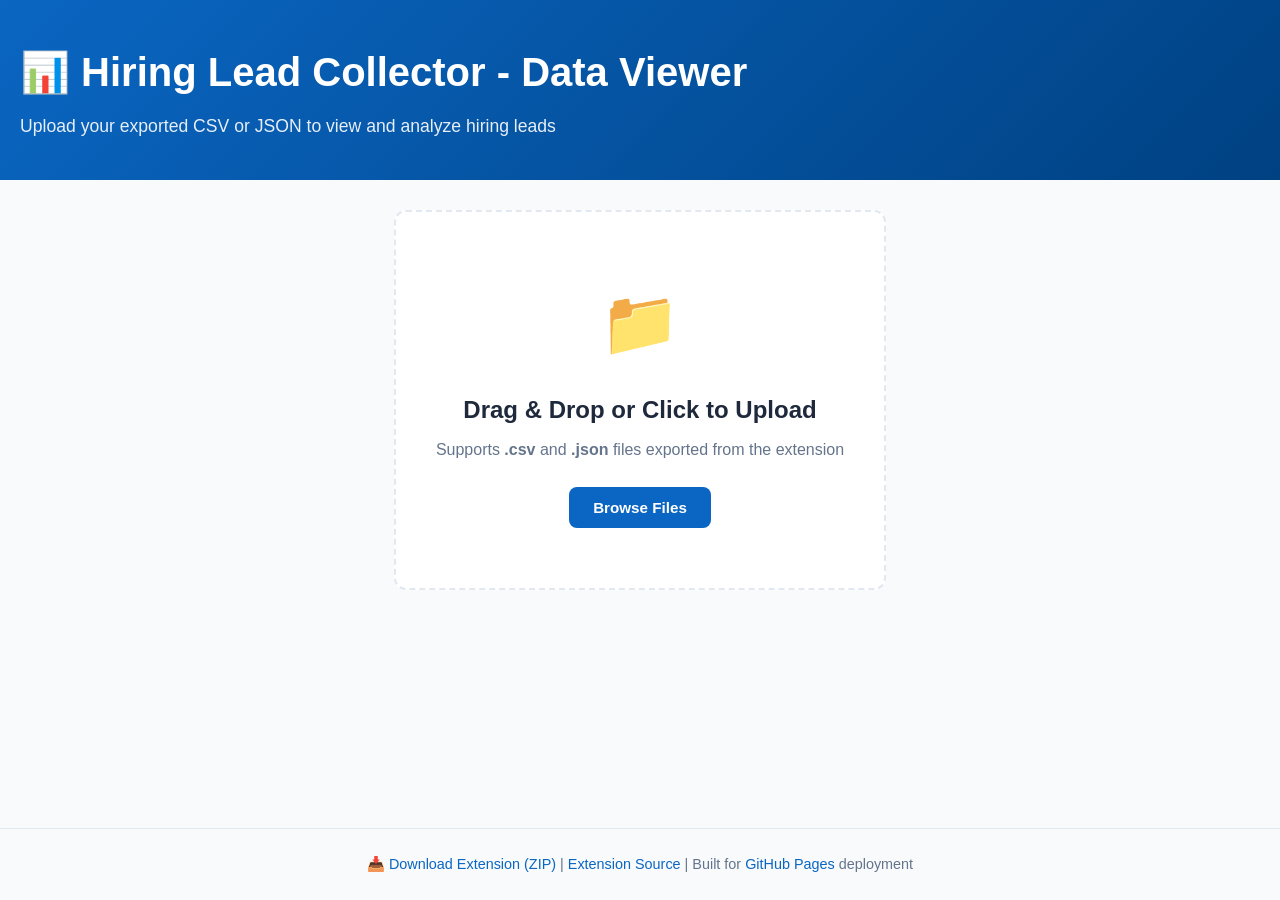
==== index.html @ 033ca2c1 "Initial commit" ====
<!DOCTYPE html>
<html lang="en">
<head>
  <meta charset="UTF-8">
  <meta name="viewport" content="width=device-width, initial-scale=1.0">
  <title>Hiring Lead Collector - Data Viewer</title>
  <link rel="stylesheet" href="styles.css">
</head>
<body>
  <header class="header">
    <div class="container">
      <h1>📊 Hiring Lead Collector - Data Viewer</h1>
      <p class="subtitle">Upload your exported CSV or JSON to view and analyze hiring leads</p>
    </div>
  </header>

  <main class="container">
    <section class="upload-section">
      <div class="upload-area" id="uploadArea">
        <input type="file" id="fileInput" accept=".csv,.json" hidden>
        <div class="upload-icon">📁</div>
        <h3>Drag & Drop or Click to Upload</h3>
        <p>Supports <strong>.csv</strong> and <strong>.json</strong> files exported from the extension</p>
        <button class="btn btn-primary" id="browseBtn">Browse Files</button>
      </div>
    </section>

    <section class="stats-section hidden" id="statsSection">
      <div class="stats-grid">
        <div class="stat-card">
          <span class="stat-value" id="totalLeads">0</span>
          <span class="stat-label">Total Leads</span>
        </div>
        <div class="stat-card">
          <span class="stat-value" id="withEmail">0</span>
          <span class="stat-label">With Email</span>
        </div>
        <div class="stat-card">
          <span class="stat-value" id="withLink">0</span>
          <span class="stat-label">With Apply Link</span>
        </div>
        <div class="stat-card">
          <span class="stat-value" id="withCompany">0</span>
          <span class="stat-label">With Company</span>
        </div>
      </div>
    </section>

    <section class="filters-section hidden" id="filtersSection">
      <div class="filters-row">
        <input type="text" id="searchInput" placeholder="🔍 Search leads..." class="filter-input">
        <select id="emailFilter" class="filter-select">
          <option value="">All Email Status</option>
          <option value="has-email">Has Email</option>
          <option value="no-email">No Email</option>
        </select>
        <select id="linkFilter" class="filter-select">
          <option value="">All Link Status</option>
          <option value="has-link">Has Apply Link</option>
          <option value="no-link">No Apply Link</option>
        </select>
        <select id="companyFilter" class="filter-select">
          <option value="">All Companies</option>
        </select>
        <select id="sortSelect" class="filter-select">
          <option value="date-desc">Newest First</option>
          <option value="date-asc">Oldest First</option>
          <option value="author-asc">Author A-Z</option>
          <option value="author-desc">Author Z-A</option>
        </select>
      </div>
    </section>

    <section class="table-section hidden" id="tableSection">
      <div class="table-container">
        <table id="leadsTable">
          <thead>
            <tr>
              <th>Date</th>
              <th>Author</th>
              <th>Company</th>
              <th>Description</th>
              <th>Emails</th>
              <th>Apply Links</th>
              <th>Post URL</th>
              <th>Relevance</th>
            </tr>
          </thead>
          <tbody id="leadsBody"></tbody>
        </table>
      </div>
      <div class="pagination" id="pagination">
        <button class="btn btn-secondary" id="prevPage" disabled>Previous</button>
        <span class="page-info" id="pageInfo">Page 1 of 1</span>
        <button class="btn btn-secondary" id="nextPage" disabled>Next</button>
      </div>
    </section>

    <section class="detail-section hidden" id="detailSection">
      <div class="detail-panel">
        <button class="close-detail" id="closeDetail">×</button>
        <div id="detailContent"></div>
      </div>
    </section>
  </main>

  <footer class="footer">
    <div class="container">
      <p>📥 <a href="lead-collector-extension.zip" download>Download Extension (ZIP)</a> | 
      <a href="lead-collector-extention/" target="_blank">Extension Source</a> | 
      Built for <a href="https://github.com" target="_blank">GitHub Pages</a> deployment</p>
    </div>
  </footer>

  <!-- Description Modal -->
  <div class="modal" id="descModal">
    <div class="modal-content">
      <button class="modal-close" id="closeDescModal" aria-label="Close">&times;</button>
      <h3 id="descModalTitle">Post Description</h3>
      <div id="descModalContent" class="modal-body"></div>
    </div>
  </div>

  <script src="viewer.js"></script>
</body>
</html>
---- styles.css ----
* {
  box-sizing: border-box;
  margin: 0;
  padding: 0;
}

:root {
  --primary: #0a66c2;
  --primary-hover: #004182;
  --secondary: #64748b;
  --secondary-hover: #475569;
  --danger: #dc2626;
  --success: #059669;
  --bg: #f8fafc;
  --card-bg: #ffffff;
  --border: #e2e8f0;
  --text: #1e293b;
  --text-muted: #64748b;
  --shadow: 0 1px 3px rgba(0,0,0,0.1);
  --shadow-lg: 0 10px 25px rgba(0,0,0,0.1);
  --radius: 8px;
  --radius-lg: 12px;
}

body {
  font-family: -apple-system, BlinkMacSystemFont, 'Segoe UI', Roboto, 'Helvetica Neue', Arial, sans-serif;
  background: var(--bg);
  color: var(--text);
  line-height: 1.6;
  min-height: 100vh;
  display: flex;
  flex-direction: column;
}

.container {
  max-width: 1400px;
  margin: 0 auto;
  padding: 0 20px;
}

/* Header */
.header {
  background: linear-gradient(135deg, var(--primary) 0%, #004182 100%);
  color: white;
  padding: 40px 0;
  margin-bottom: 30px;
}

.header h1 {
  font-size: 2.5rem;
  font-weight: 700;
  margin-bottom: 8px;
}

.subtitle {
  font-size: 1.1rem;
  opacity: 0.9;
}

/* Upload Section */
.upload-section {
  margin-bottom: 30px;
}

.upload-area {
  background: var(--card-bg);
  border: 2px dashed var(--border);
  border-radius: var(--radius-lg);
  padding: 60px 40px;
  text-align: center;
  transition: all 0.3s ease;
  cursor: pointer;
}

.upload-area:hover,
.upload-area.dragover {
  border-color: var(--primary);
  background: #f0f7ff;
}

.upload-icon {
  font-size: 4rem;
  margin-bottom: 16px;
}

.upload-area h3 {
  font-size: 1.5rem;
  margin-bottom: 8px;
  color: var(--text);
}

.upload-area p {
  color: var(--text-muted);
  margin-bottom: 24px;
}

/* Buttons */
.btn {
  display: inline-flex;
  align-items: center;
  justify-content: center;
  gap: 8px;
  padding: 12px 24px;
  border: none;
  border-radius: var(--radius);
  font-size: 0.95rem;
  font-weight: 600;
  cursor: pointer;
  transition: all 0.2s ease;
}

.btn-primary {
  background: var(--primary);
  color: white;
}

.btn-primary:hover {
  background: var(--primary-hover);
  transform: translateY(-1px);
}

.btn-secondary {
  background: var(--secondary);
  color: white;
}

.btn-secondary:hover:not(:disabled) {
  background: var(--secondary-hover);
}

.btn-secondary:disabled {
  opacity: 0.5;
  cursor: not-allowed;
}

.btn-danger {
  background: var(--danger);
  color: white;
}

/* Stats */
.stats-section {
  margin-bottom: 24px;
}

.stats-grid {
  display: grid;
  grid-template-columns: repeat(auto-fit, minmax(180px, 1fr));
  gap: 16px;
}

.stat-card {
  background: var(--card-bg);
  border-radius: var(--radius-lg);
  padding: 24px;
  text-align: center;
  box-shadow: var(--shadow);
  border: 1px solid var(--border);
}

.stat-value {
  display: block;
  font-size: 2.5rem;
  font-weight: 700;
  color: var(--primary);
  margin-bottom: 4px;
}

.stat-label {
  font-size: 0.9rem;
  color: var(--text-muted);
  text-transform: uppercase;
  letter-spacing: 0.5px;
}

/* Filters */
.filters-section {
  margin-bottom: 24px;
}

.filters-row {
  display: flex;
  flex-wrap: wrap;
  gap: 12px;
  align-items: center;
}

.filter-input,
.filter-select {
  padding: 10px 14px;
  border: 1px solid var(--border);
  border-radius: var(--radius);
  font-size: 0.9rem;
  background: var(--card-bg);
  transition: border-color 0.2s, box-shadow 0.2s;
}

.filter-input:focus,
.filter-select:focus {
  outline: none;
  border-color: var(--primary);
  box-shadow: 0 0 0 3px rgba(10, 102, 194, 0.15);
}

.filter-input {
  flex: 1;
  min-width: 250px;
}

.filter-select {
  min-width: 160px;
  cursor: pointer;
}

/* Table */
.table-section {
  margin-bottom: 24px;
}

.table-container {
  background: var(--card-bg);
  border-radius: var(--radius-lg);
  box-shadow: var(--shadow);
  border: 1px solid var(--border);
  overflow: hidden;
  overflow-x: auto;
}

#leadsTable {
  width: 100%;
  border-collapse: collapse;
  font-size: 0.85rem;
}

#leadsTable th,
#leadsTable td {
  padding: 12px 16px;
  text-align: left;
  border-bottom: 1px solid var(--border);
}

#leadsTable th {
  background: #f8fafc;
  font-weight: 600;
  color: var(--text-muted);
  text-transform: uppercase;
  letter-spacing: 0.5px;
  font-size: 0.75rem;
  position: sticky;
  top: 0;
  z-index: 1;
}

#leadsTable tbody tr {
  transition: background 0.15s;
}

#leadsTable tbody tr:hover {
  background: #f0f7ff;
}

#leadsTable td {
  color: var(--text);
  vertical-align: top;
  max-width: 300px;
  overflow: hidden;
  text-overflow: ellipsis;
  white-space: nowrap;
}

#leadsTable td.description-cell {
  max-width: 400px;
}

#leadsTable td a {
  color: var(--primary);
  text-decoration: none;
}

#leadsTable td a:hover {
  text-decoration: underline;
}

.relevance-badge {
  display: inline-block;
  padding: 4px 10px;
  border-radius: 20px;
  font-size: 0.75rem;
  font-weight: 600;
}

.relevance-badge.hiring {
  background: #dcfce7;
  color: var(--success);
}

.relevance-badge.review {
  background: #fef3c7;
  color: #d97706;
}

/* Pagination */
.pagination {
  display: flex;
  align-items: center;
  justify-content: center;
  gap: 16px;
  padding: 16px;
  background: var(--card-bg);
  border-top: 1px solid var(--border);
}

.page-info {
  color: var(--text-muted);
  font-size: 0.9rem;
}

/* Detail Panel */
.detail-section {
  position: fixed;
  top: 0;
  right: 0;
  bottom: 0;
  width: 480px;
  max-width: 100vw;
  background: var(--card-bg);
  box-shadow: var(--shadow-lg);
  z-index: 100;
  transform: translateX(100%);
  transition: transform 0.3s ease;
  overflow-y: auto;
}

.detail-section.visible {
  transform: translateX(0);
}

.detail-panel {
  padding: 24px;
  height: 100%;
  display: flex;
  flex-direction: column;
}

.close-detail {
  position: absolute;
  top: 16px;
  right: 16px;
  background: none;
  border: none;
  font-size: 1.5rem;
  cursor: pointer;
  color: var(--text-muted);
  width: 40px;
  height: 40px;
  border-radius: 50%;
  display: flex;
  align-items: center;
  justify-content: center;
  transition: background 0.2s;
}

.close-detail:hover {
  background: var(--border);
}

#detailContent {
  flex: 1;
  overflow-y: auto;
}

.detail-field {
  margin-bottom: 20px;
  padding-bottom: 20px;
  border-bottom: 1px solid var(--border);
}

.detail-field:last-child {
  border-bottom: none;
}

.detail-label {
  font-size: 0.75rem;
  text-transform: uppercase;
  letter-spacing: 0.5px;
  color: var(--text-muted);
  margin-bottom: 6px;
  font-weight: 600;
}

.detail-value {
  color: var(--text);
  word-break: break-word;
}

.detail-value a {
  color: var(--primary);
  text-decoration: none;
}

.detail-value a:hover {
  text-decoration: underline;
}

.detail-links {
  display: flex;
  flex-wrap: wrap;
  gap: 8px;
}

.detail-link {
  display: inline-flex;
  align-items: center;
  gap: 6px;
  padding: 6px 12px;
  background: #f0f7ff;
  border-radius: var(--radius);
  color: var(--primary);
  text-decoration: none;
  font-size: 0.85rem;
  transition: background 0.2s;
}

.detail-link:hover {
  background: var(--primary);
  color: white;
}

/* Empty State */
.empty-state {
  text-align: center;
  padding: 60px 20px;
  color: var(--text-muted);
}

.empty-state-icon {
  font-size: 4rem;
  margin-bottom: 16px;
}

/* Hidden utility */
.hidden {
  display: none !important;
}

/* Footer */
.footer {
  margin-top: auto;
  padding: 24px 0;
  border-top: 1px solid var(--border);
  text-align: center;
  color: var(--text-muted);
  font-size: 0.9rem;
}

.footer a {
  color: var(--primary);
  text-decoration: none;
}

.footer a:hover {
  text-decoration: underline;
}

/* Loading */
.loading {
  display: inline-block;
  width: 20px;
  height: 20px;
  border: 2px solid var(--border);
  border-top-color: var(--primary);
  border-radius: 50%;
  animation: spin 0.8s linear infinite;
}

@keyframes spin {
  to { transform: rotate(360deg); }
}

/* Description Modal */
.modal {
  position: fixed;
  top: 0;
  left: 0;
  right: 0;
  bottom: 0;
  background: rgba(0, 0, 0, 0.5);
  display: flex;
  align-items: center;
  justify-content: center;
  z-index: 1000;
  padding: 20px;
  opacity: 0;
  visibility: hidden;
  transition: opacity 0.2s, visibility 0.2s;
}

.modal.visible {
  opacity: 1;
  visibility: visible;
}

.modal-content {
  background: var(--card-bg);
  border-radius: var(--radius-lg);
  max-width: 700px;
  width: 100%;
  max-height: 80vh;
  display: flex;
  flex-direction: column;
  box-shadow: var(--shadow-lg);
  transform: scale(0.95);
  transition: transform 0.2s;
}

.modal.visible .modal-content {
  transform: scale(1);
}

.modal-close {
  position: absolute;
  top: 16px;
  right: 16px;
  background: none;
  border: none;
  font-size: 1.5rem;
  cursor: pointer;
  color: var(--text-muted);
  width: 40px;
  height: 40px;
  border-radius: 50%;
  display: flex;
  align-items: center;
  justify-content: center;
  transition: background 0.2s, color 0.2s;
  z-index: 10;
}

.modal-close:hover {
  background: var(--border);
  color: var(--text);
}

.modal-content h3 {
  padding: 20px 24px 0;
  margin: 0;
  font-size: 1.25rem;
  font-weight: 600;
}

.modal-body {
  flex: 1;
  padding: 16px 24px 24px;
  overflow-y: auto;
  white-space: pre-wrap;
  word-break: break-word;
  line-height: 1.7;
  font-size: 0.95rem;
  color: var(--text);
}

.description-cell {
  cursor: pointer;
  position: relative;
}

.description-cell:hover {
  background: #f0f7ff;
}

.description-cell::after {
  content: 'Click to expand';
  position: absolute;
  bottom: 4px;
  right: 8px;
  font-size: 0.65rem;
  color: var(--text-muted);
  opacity: 0;
  transition: opacity 0.2s;
}

.description-cell:hover::after {
  opacity: 1;
}

/* Responsive */
@media (max-width: 768px) {
  .header h1 {
    font-size: 1.8rem;
  }
  
  .upload-area {
    padding: 40px 20px;
  }
  
  .filters-row {
    flex-direction: column;
    align-items: stretch;
  }
  
  .filter-input,
  .filter-select {
    width: 100%;
  }
  
  .detail-section {
    width: 100%;
  }
  
  #leadsTable th,
  #leadsTable td {
    padding: 10px 12px;
    font-size: 0.8rem;
  }
}
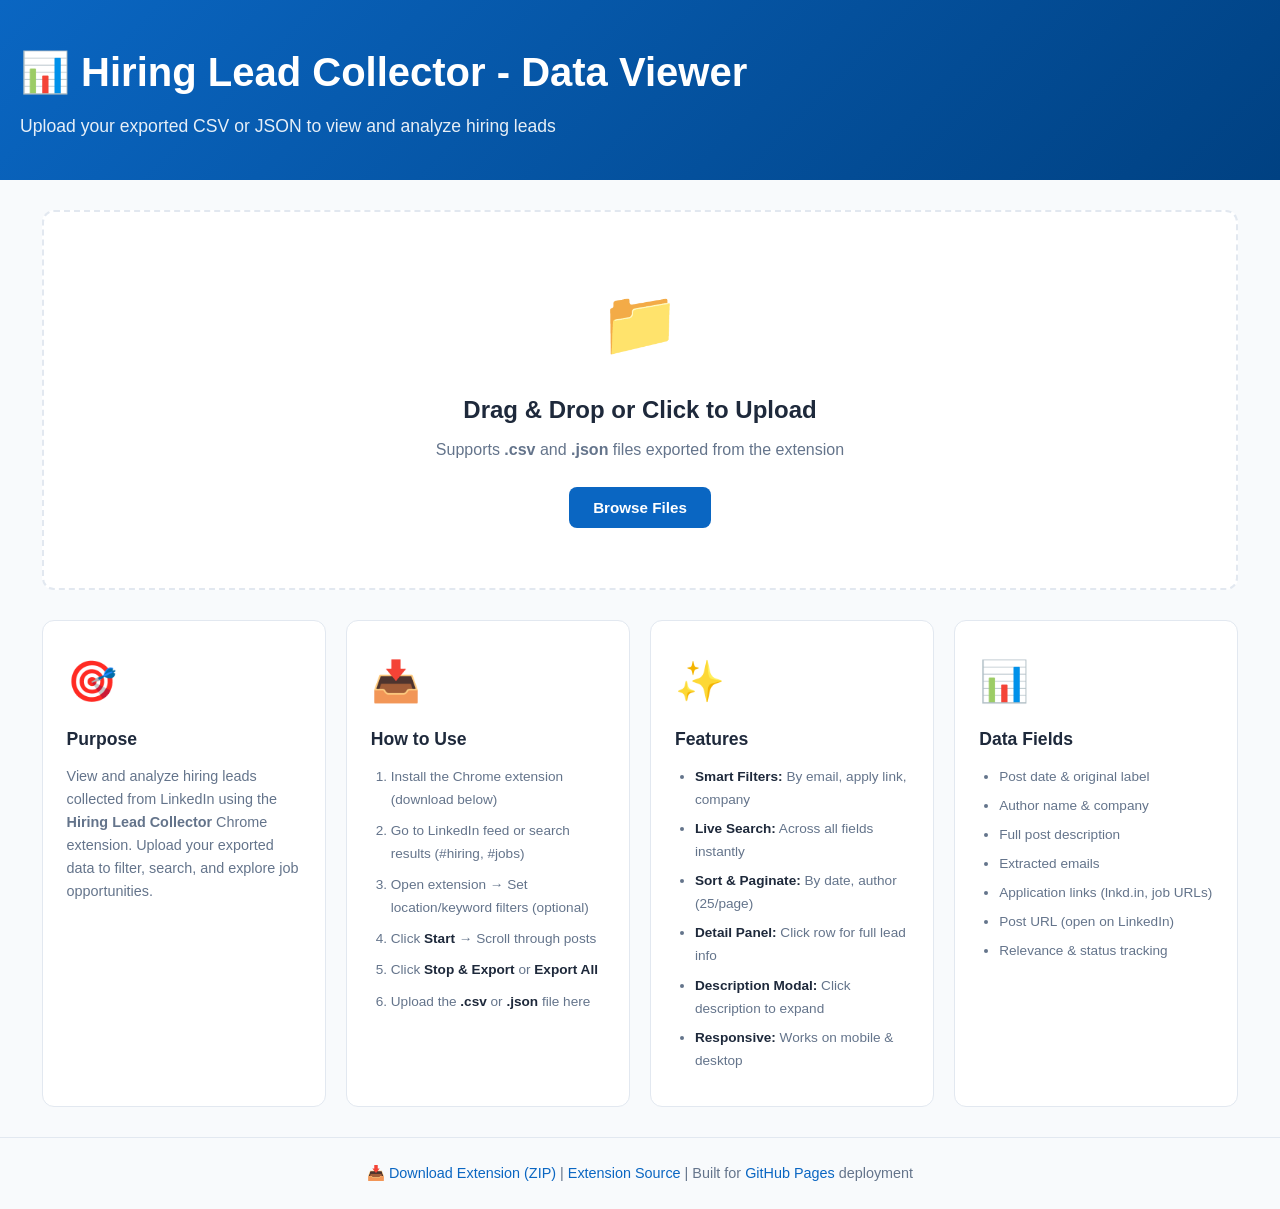
==== commit 51fd0eb7: "Add info section to index page with purpose and usage guide" ====
--- a/index.html
+++ b/index.html
@@ -22,6 +22,53 @@
         <h3>Drag & Drop or Click to Upload</h3>
         <p>Supports <strong>.csv</strong> and <strong>.json</strong> files exported from the extension</p>
         <button class="btn btn-primary" id="browseBtn">Browse Files</button>
+      </div>
+    </section>
+
+    <section class="info-section" id="infoSection">
+      <div class="info-grid">
+        <div class="info-card">
+          <div class="info-icon">🎯</div>
+          <h4>Purpose</h4>
+          <p>View and analyze hiring leads collected from LinkedIn using the <strong>Hiring Lead Collector</strong> Chrome extension. Upload your exported data to filter, search, and explore job opportunities.</p>
+        </div>
+        <div class="info-card">
+          <div class="info-icon">📥</div>
+          <h4>How to Use</h4>
+          <ol class="info-steps">
+            <li>Install the Chrome extension (download below)</li>
+            <li>Go to LinkedIn feed or search results (#hiring, #jobs)</li>
+            <li>Open extension → Set location/keyword filters (optional)</li>
+            <li>Click <strong>Start</strong> → Scroll through posts</li>
+            <li>Click <strong>Stop & Export</strong> or <strong>Export All</strong></li>
+            <li>Upload the <strong>.csv</strong> or <strong>.json</strong> file here</li>
+          </ol>
+        </div>
+        <div class="info-card">
+          <div class="info-icon">✨</div>
+          <h4>Features</h4>
+          <ul class="info-features">
+            <li><strong>Smart Filters:</strong> By email, apply link, company</li>
+            <li><strong>Live Search:</strong> Across all fields instantly</li>
+            <li><strong>Sort & Paginate:</strong> By date, author (25/page)</li>
+            <li><strong>Detail Panel:</strong> Click row for full lead info</li>
+            <li><strong>Description Modal:</strong> Click description to expand</li>
+            <li><strong>Responsive:</strong> Works on mobile & desktop</li>
+          </ul>
+        </div>
+        <div class="info-card">
+          <div class="info-icon">📊</div>
+          <h4>Data Fields</h4>
+          <ul class="info-features">
+            <li>Post date & original label</li>
+            <li>Author name & company</li>
+            <li>Full post description</li>
+            <li>Extracted emails</li>
+            <li>Application links (lnkd.in, job URLs)</li>
+            <li>Post URL (open on LinkedIn)</li>
+            <li>Relevance & status tracking</li>
+          </ul>
+        </div>
       </div>
     </section>
 
--- a/styles.css
+++ b/styles.css
@@ -92,6 +92,88 @@
 .upload-area p {
   color: var(--text-muted);
   margin-bottom: 24px;
+}
+
+/* Info Section */
+.info-section {
+  margin-bottom: 30px;
+}
+
+.info-grid {
+  display: grid;
+  grid-template-columns: repeat(auto-fit, minmax(280px, 1fr));
+  gap: 20px;
+}
+
+.info-card {
+  background: var(--card-bg);
+  border: 1px solid var(--border);
+  border-radius: var(--radius-lg);
+  padding: 28px 24px;
+  transition: transform 0.2s, box-shadow 0.2s;
+}
+
+.info-card:hover {
+  transform: translateY(-2px);
+  box-shadow: var(--shadow-lg);
+}
+
+.info-icon {
+  font-size: 2.5rem;
+  margin-bottom: 12px;
+  display: block;
+}
+
+.info-card h4 {
+  font-size: 1.1rem;
+  font-weight: 600;
+  margin-bottom: 12px;
+  color: var(--text);
+}
+
+.info-card p {
+  color: var(--text-muted);
+  font-size: 0.9rem;
+  line-height: 1.6;
+  margin-bottom: 16px;
+}
+
+.info-steps {
+  padding-left: 20px;
+  margin: 0;
+}
+
+.info-steps li {
+  color: var(--text-muted);
+  font-size: 0.85rem;
+  line-height: 1.7;
+  margin-bottom: 8px;
+}
+
+.info-steps li strong {
+  color: var(--text);
+}
+
+.info-features {
+  padding-left: 20px;
+  margin: 0;
+}
+
+.info-features li {
+  color: var(--text-muted);
+  font-size: 0.85rem;
+  line-height: 1.7;
+  margin-bottom: 6px;
+}
+
+.info-features li strong {
+  color: var(--text);
+}
+
+@media (max-width: 768px) {
+  .info-grid {
+    grid-template-columns: 1fr;
+  }
 }
 
 /* Buttons */
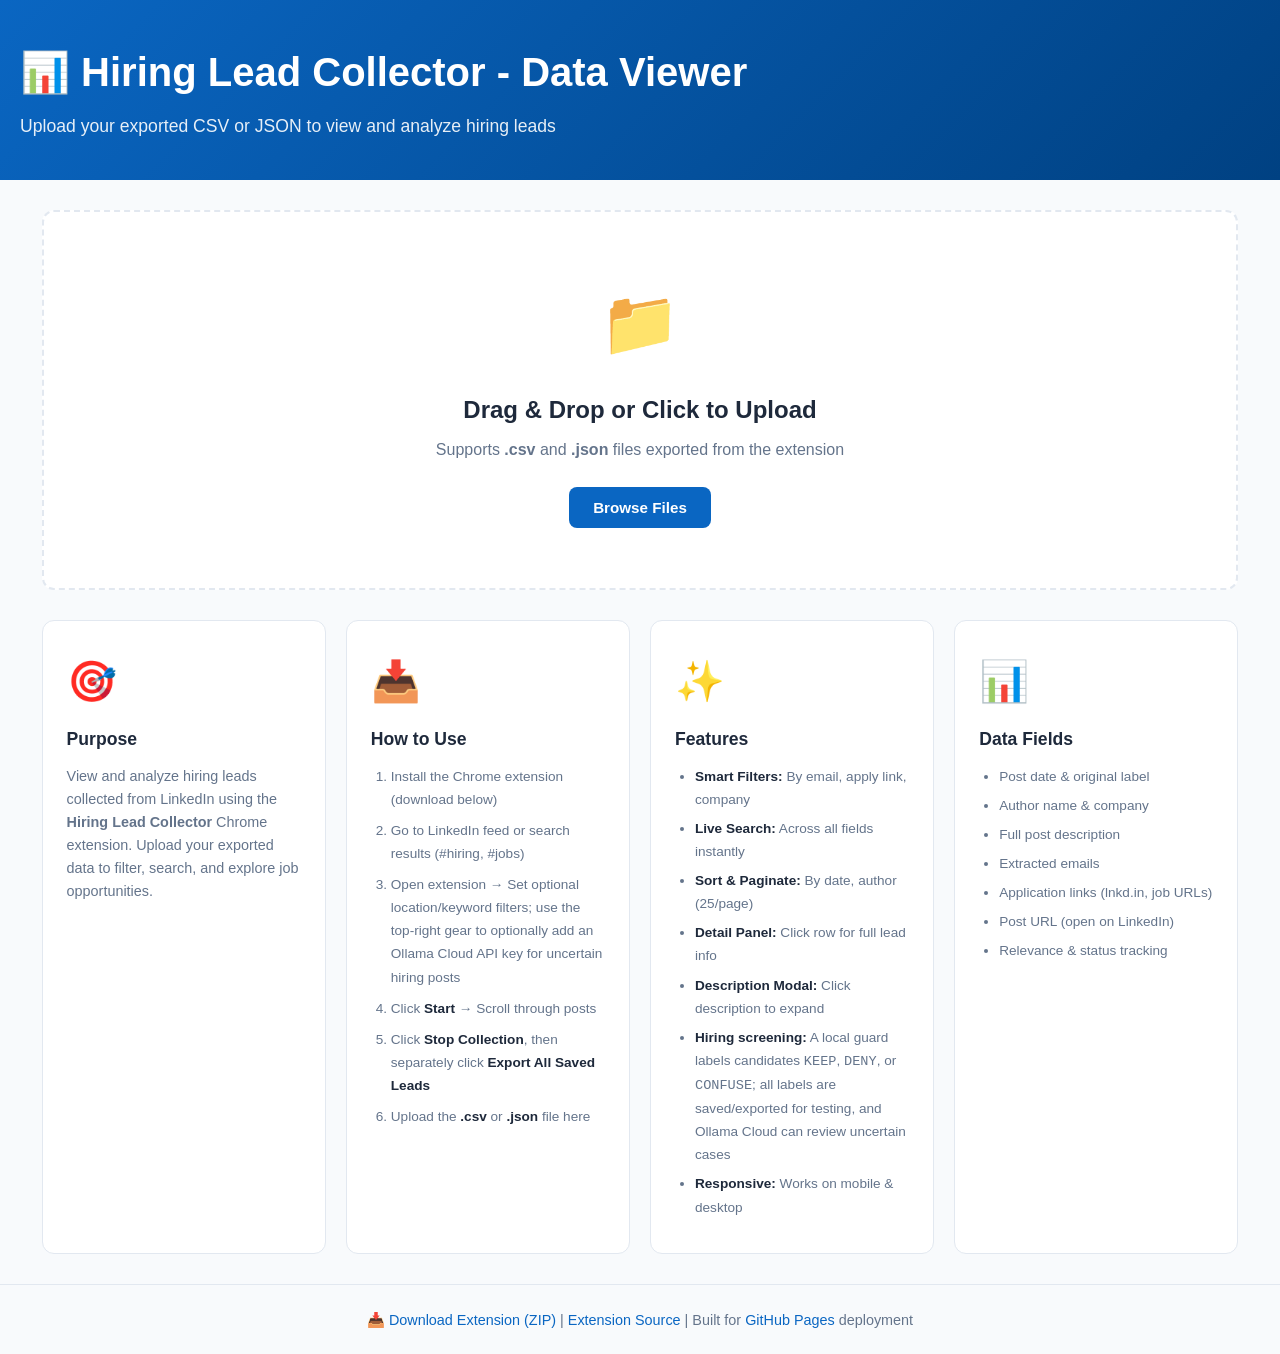
==== commit f4544831: "include jd guard + fallback to ollama" ====
--- a/index.html
+++ b/index.html
@@ -38,9 +38,9 @@
           <ol class="info-steps">
             <li>Install the Chrome extension (download below)</li>
             <li>Go to LinkedIn feed or search results (#hiring, #jobs)</li>
-            <li>Open extension → Set location/keyword filters (optional)</li>
+            <li>Open extension → Set optional location/keyword filters; use the top-right gear to optionally add an Ollama Cloud API key for uncertain hiring posts</li>
             <li>Click <strong>Start</strong> → Scroll through posts</li>
-            <li>Click <strong>Stop & Export</strong> or <strong>Export All</strong></li>
+            <li>Click <strong>Stop Collection</strong>, then separately click <strong>Export All Saved Leads</strong></li>
             <li>Upload the <strong>.csv</strong> or <strong>.json</strong> file here</li>
           </ol>
         </div>
@@ -53,6 +53,7 @@
             <li><strong>Sort & Paginate:</strong> By date, author (25/page)</li>
             <li><strong>Detail Panel:</strong> Click row for full lead info</li>
             <li><strong>Description Modal:</strong> Click description to expand</li>
+            <li><strong>Hiring screening:</strong> A local guard labels candidates <code>KEEP</code>, <code>DENY</code>, or <code>CONFUSE</code>; all labels are saved/exported for testing, and Ollama Cloud can review uncertain cases</li>
             <li><strong>Responsive:</strong> Works on mobile & desktop</li>
           </ul>
         </div>
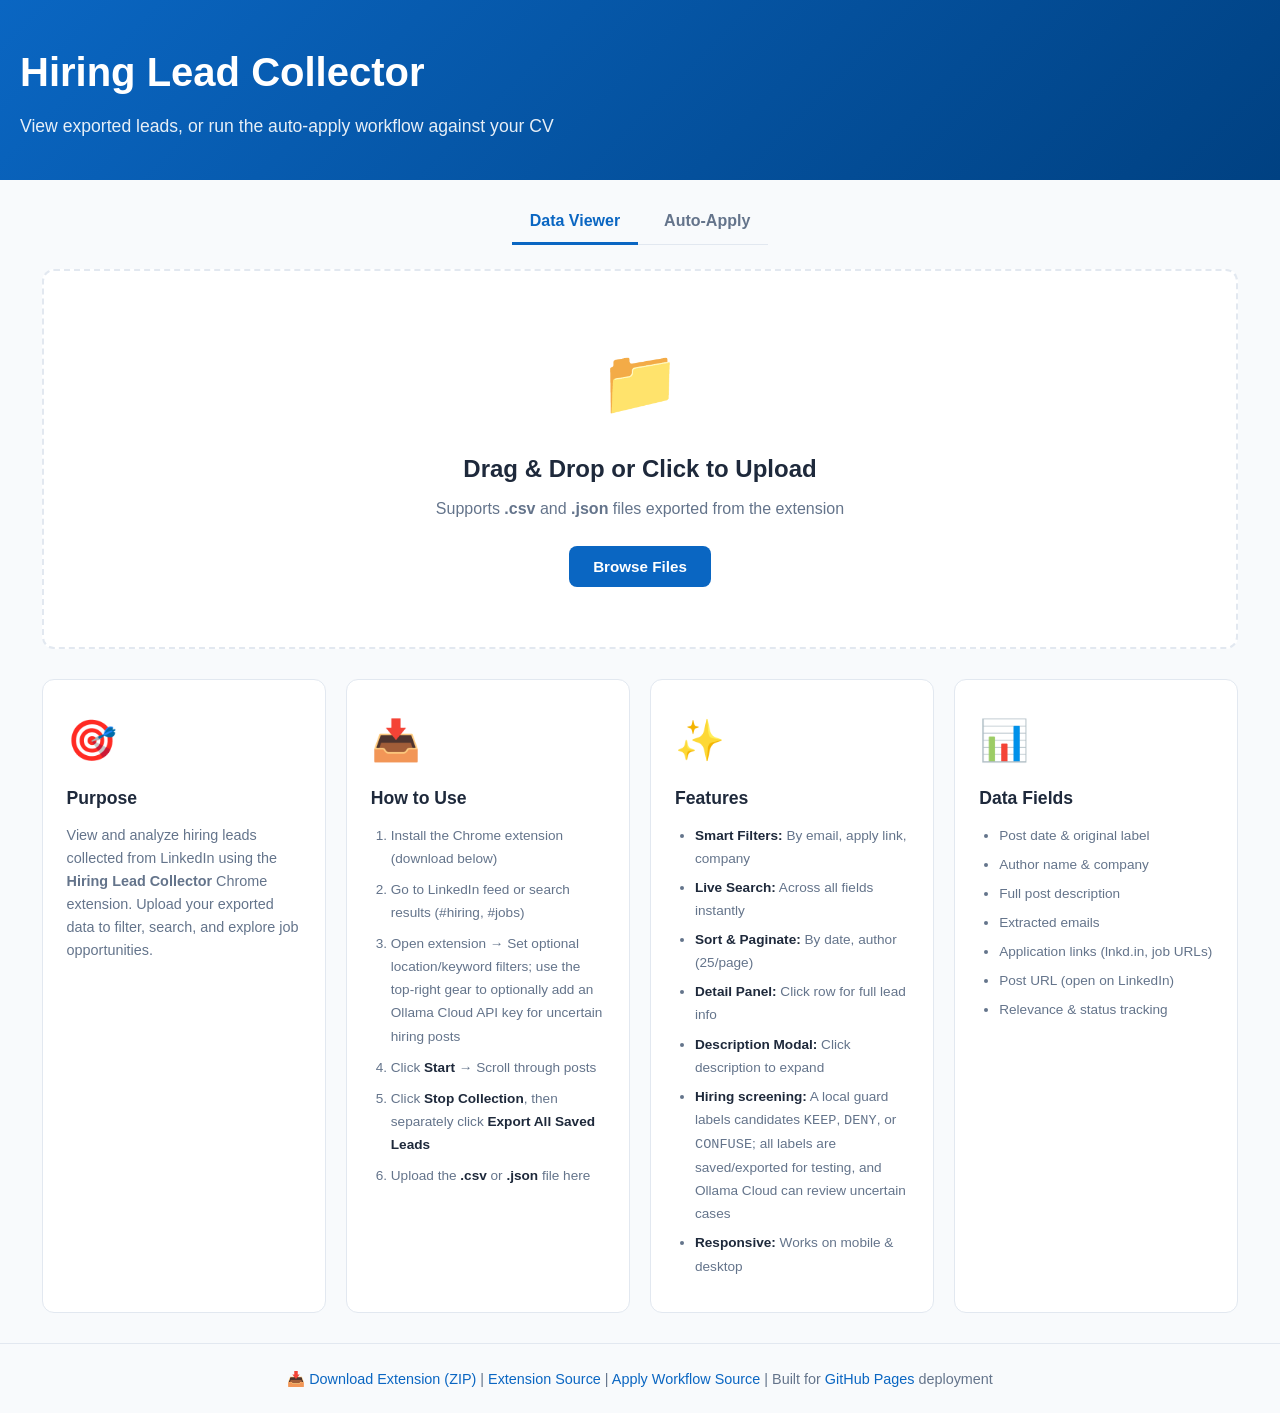
==== commit 831137be: "Add apply workflow" ====
--- a/index.html
+++ b/index.html
@@ -3,159 +3,349 @@
 <head>
   <meta charset="UTF-8">
   <meta name="viewport" content="width=device-width, initial-scale=1.0">
-  <title>Hiring Lead Collector - Data Viewer</title>
+  <title>Hiring Lead Collector</title>
   <link rel="stylesheet" href="styles.css">
 </head>
 <body>
   <header class="header">
     <div class="container">
-      <h1>📊 Hiring Lead Collector - Data Viewer</h1>
-      <p class="subtitle">Upload your exported CSV or JSON to view and analyze hiring leads</p>
+      <h1>Hiring Lead Collector</h1>
+      <p class="subtitle">View exported leads, or run the auto-apply workflow against your CV</p>
     </div>
   </header>
 
+  <div class="container">
+    <nav class="tabs" role="tablist" aria-label="Main sections">
+      <button type="button" class="tab-btn active" role="tab" aria-selected="true" data-tab="viewer" id="tabViewer">
+        Data Viewer
+      </button>
+      <button type="button" class="tab-btn" role="tab" aria-selected="false" data-tab="apply" id="tabApply">
+        Auto-Apply
+      </button>
+    </nav>
+  </div>
+
   <main class="container">
-    <section class="upload-section">
-      <div class="upload-area" id="uploadArea">
-        <input type="file" id="fileInput" accept=".csv,.json" hidden>
-        <div class="upload-icon">📁</div>
-        <h3>Drag & Drop or Click to Upload</h3>
-        <p>Supports <strong>.csv</strong> and <strong>.json</strong> files exported from the extension</p>
-        <button class="btn btn-primary" id="browseBtn">Browse Files</button>
-      </div>
-    </section>
-
-    <section class="info-section" id="infoSection">
-      <div class="info-grid">
-        <div class="info-card">
-          <div class="info-icon">🎯</div>
-          <h4>Purpose</h4>
-          <p>View and analyze hiring leads collected from LinkedIn using the <strong>Hiring Lead Collector</strong> Chrome extension. Upload your exported data to filter, search, and explore job opportunities.</p>
-        </div>
-        <div class="info-card">
-          <div class="info-icon">📥</div>
-          <h4>How to Use</h4>
-          <ol class="info-steps">
-            <li>Install the Chrome extension (download below)</li>
-            <li>Go to LinkedIn feed or search results (#hiring, #jobs)</li>
-            <li>Open extension → Set optional location/keyword filters; use the top-right gear to optionally add an Ollama Cloud API key for uncertain hiring posts</li>
-            <li>Click <strong>Start</strong> → Scroll through posts</li>
-            <li>Click <strong>Stop Collection</strong>, then separately click <strong>Export All Saved Leads</strong></li>
-            <li>Upload the <strong>.csv</strong> or <strong>.json</strong> file here</li>
-          </ol>
-        </div>
-        <div class="info-card">
-          <div class="info-icon">✨</div>
-          <h4>Features</h4>
-          <ul class="info-features">
-            <li><strong>Smart Filters:</strong> By email, apply link, company</li>
-            <li><strong>Live Search:</strong> Across all fields instantly</li>
-            <li><strong>Sort & Paginate:</strong> By date, author (25/page)</li>
-            <li><strong>Detail Panel:</strong> Click row for full lead info</li>
-            <li><strong>Description Modal:</strong> Click description to expand</li>
-            <li><strong>Hiring screening:</strong> A local guard labels candidates <code>KEEP</code>, <code>DENY</code>, or <code>CONFUSE</code>; all labels are saved/exported for testing, and Ollama Cloud can review uncertain cases</li>
-            <li><strong>Responsive:</strong> Works on mobile & desktop</li>
-          </ul>
-        </div>
-        <div class="info-card">
-          <div class="info-icon">📊</div>
-          <h4>Data Fields</h4>
-          <ul class="info-features">
-            <li>Post date & original label</li>
-            <li>Author name & company</li>
-            <li>Full post description</li>
-            <li>Extracted emails</li>
-            <li>Application links (lnkd.in, job URLs)</li>
-            <li>Post URL (open on LinkedIn)</li>
-            <li>Relevance & status tracking</li>
-          </ul>
-        </div>
-      </div>
-    </section>
-
-    <section class="stats-section hidden" id="statsSection">
-      <div class="stats-grid">
-        <div class="stat-card">
-          <span class="stat-value" id="totalLeads">0</span>
-          <span class="stat-label">Total Leads</span>
-        </div>
-        <div class="stat-card">
-          <span class="stat-value" id="withEmail">0</span>
-          <span class="stat-label">With Email</span>
-        </div>
-        <div class="stat-card">
-          <span class="stat-value" id="withLink">0</span>
-          <span class="stat-label">With Apply Link</span>
-        </div>
-        <div class="stat-card">
-          <span class="stat-value" id="withCompany">0</span>
-          <span class="stat-label">With Company</span>
-        </div>
-      </div>
-    </section>
-
-    <section class="filters-section hidden" id="filtersSection">
-      <div class="filters-row">
-        <input type="text" id="searchInput" placeholder="🔍 Search leads..." class="filter-input">
-        <select id="emailFilter" class="filter-select">
-          <option value="">All Email Status</option>
-          <option value="has-email">Has Email</option>
-          <option value="no-email">No Email</option>
-        </select>
-        <select id="linkFilter" class="filter-select">
-          <option value="">All Link Status</option>
-          <option value="has-link">Has Apply Link</option>
-          <option value="no-link">No Apply Link</option>
-        </select>
-        <select id="companyFilter" class="filter-select">
-          <option value="">All Companies</option>
-        </select>
-        <select id="sortSelect" class="filter-select">
-          <option value="date-desc">Newest First</option>
-          <option value="date-asc">Oldest First</option>
-          <option value="author-asc">Author A-Z</option>
-          <option value="author-desc">Author Z-A</option>
-        </select>
-      </div>
-    </section>
-
-    <section class="table-section hidden" id="tableSection">
-      <div class="table-container">
-        <table id="leadsTable">
-          <thead>
-            <tr>
-              <th>Date</th>
-              <th>Author</th>
-              <th>Company</th>
-              <th>Description</th>
-              <th>Emails</th>
-              <th>Apply Links</th>
-              <th>Post URL</th>
-              <th>Relevance</th>
-            </tr>
-          </thead>
-          <tbody id="leadsBody"></tbody>
-        </table>
-      </div>
-      <div class="pagination" id="pagination">
-        <button class="btn btn-secondary" id="prevPage" disabled>Previous</button>
-        <span class="page-info" id="pageInfo">Page 1 of 1</span>
-        <button class="btn btn-secondary" id="nextPage" disabled>Next</button>
-      </div>
-    </section>
-
-    <section class="detail-section hidden" id="detailSection">
-      <div class="detail-panel">
-        <button class="close-detail" id="closeDetail">×</button>
-        <div id="detailContent"></div>
-      </div>
-    </section>
+    <!-- ========== DATA VIEWER TAB ========== -->
+    <div id="panelViewer" class="tab-panel active" role="tabpanel" aria-labelledby="tabViewer">
+      <section class="upload-section">
+        <div class="upload-area" id="uploadArea">
+          <input type="file" id="fileInput" accept=".csv,.json" hidden>
+          <div class="upload-icon">📁</div>
+          <h3>Drag & Drop or Click to Upload</h3>
+          <p>Supports <strong>.csv</strong> and <strong>.json</strong> files exported from the extension</p>
+          <button class="btn btn-primary" id="browseBtn">Browse Files</button>
+        </div>
+      </section>
+
+      <section class="info-section" id="infoSection">
+        <div class="info-grid">
+          <div class="info-card">
+            <div class="info-icon">🎯</div>
+            <h4>Purpose</h4>
+            <p>View and analyze hiring leads collected from LinkedIn using the <strong>Hiring Lead Collector</strong> Chrome extension. Upload your exported data to filter, search, and explore job opportunities.</p>
+          </div>
+          <div class="info-card">
+            <div class="info-icon">📥</div>
+            <h4>How to Use</h4>
+            <ol class="info-steps">
+              <li>Install the Chrome extension (download below)</li>
+              <li>Go to LinkedIn feed or search results (#hiring, #jobs)</li>
+              <li>Open extension → Set optional location/keyword filters; use the top-right gear to optionally add an Ollama Cloud API key for uncertain hiring posts</li>
+              <li>Click <strong>Start</strong> → Scroll through posts</li>
+              <li>Click <strong>Stop Collection</strong>, then separately click <strong>Export All Saved Leads</strong></li>
+              <li>Upload the <strong>.csv</strong> or <strong>.json</strong> file here</li>
+            </ol>
+          </div>
+          <div class="info-card">
+            <div class="info-icon">✨</div>
+            <h4>Features</h4>
+            <ul class="info-features">
+              <li><strong>Smart Filters:</strong> By email, apply link, company</li>
+              <li><strong>Live Search:</strong> Across all fields instantly</li>
+              <li><strong>Sort & Paginate:</strong> By date, author (25/page)</li>
+              <li><strong>Detail Panel:</strong> Click row for full lead info</li>
+              <li><strong>Description Modal:</strong> Click description to expand</li>
+              <li><strong>Hiring screening:</strong> A local guard labels candidates <code>KEEP</code>, <code>DENY</code>, or <code>CONFUSE</code>; all labels are saved/exported for testing, and Ollama Cloud can review uncertain cases</li>
+              <li><strong>Responsive:</strong> Works on mobile & desktop</li>
+            </ul>
+          </div>
+          <div class="info-card">
+            <div class="info-icon">📊</div>
+            <h4>Data Fields</h4>
+            <ul class="info-features">
+              <li>Post date & original label</li>
+              <li>Author name & company</li>
+              <li>Full post description</li>
+              <li>Extracted emails</li>
+              <li>Application links (lnkd.in, job URLs)</li>
+              <li>Post URL (open on LinkedIn)</li>
+              <li>Relevance & status tracking</li>
+            </ul>
+          </div>
+        </div>
+      </section>
+
+      <section class="stats-section hidden" id="statsSection">
+        <div class="stats-grid">
+          <div class="stat-card">
+            <span class="stat-value" id="totalLeads">0</span>
+            <span class="stat-label">Total Leads</span>
+          </div>
+          <div class="stat-card">
+            <span class="stat-value" id="withEmail">0</span>
+            <span class="stat-label">With Email</span>
+          </div>
+          <div class="stat-card">
+            <span class="stat-value" id="withLink">0</span>
+            <span class="stat-label">With Apply Link</span>
+          </div>
+          <div class="stat-card">
+            <span class="stat-value" id="withCompany">0</span>
+            <span class="stat-label">With Company</span>
+          </div>
+        </div>
+      </section>
+
+      <section class="filters-section hidden" id="filtersSection">
+        <div class="filters-row">
+          <input type="text" id="searchInput" placeholder="🔍 Search leads..." class="filter-input">
+          <select id="emailFilter" class="filter-select">
+            <option value="">All Email Status</option>
+            <option value="has-email">Has Email</option>
+            <option value="no-email">No Email</option>
+          </select>
+          <select id="linkFilter" class="filter-select">
+            <option value="">All Link Status</option>
+            <option value="has-link">Has Apply Link</option>
+            <option value="no-link">No Apply Link</option>
+          </select>
+          <select id="companyFilter" class="filter-select">
+            <option value="">All Companies</option>
+          </select>
+          <select id="sortSelect" class="filter-select">
+            <option value="date-desc">Newest First</option>
+            <option value="date-asc">Oldest First</option>
+            <option value="author-asc">Author A-Z</option>
+            <option value="author-desc">Author Z-A</option>
+          </select>
+        </div>
+      </section>
+
+      <section class="table-section hidden" id="tableSection">
+        <div class="table-container">
+          <table id="leadsTable">
+            <thead>
+              <tr>
+                <th>Date</th>
+                <th>Author</th>
+                <th>Company</th>
+                <th>Description</th>
+                <th>Emails</th>
+                <th>Apply Links</th>
+                <th>Post URL</th>
+                <th>Relevance</th>
+              </tr>
+            </thead>
+            <tbody id="leadsBody"></tbody>
+          </table>
+        </div>
+        <div class="pagination" id="pagination">
+          <button class="btn btn-secondary" id="prevPage" disabled>Previous</button>
+          <span class="page-info" id="pageInfo">Page 1 of 1</span>
+          <button class="btn btn-secondary" id="nextPage" disabled>Next</button>
+        </div>
+      </section>
+
+      <section class="detail-section hidden" id="detailSection">
+        <div class="detail-panel">
+          <button class="close-detail" id="closeDetail">×</button>
+          <div id="detailContent"></div>
+        </div>
+      </section>
+    </div>
+
+    <!-- ========== AUTO-APPLY TAB ========== -->
+    <div id="panelApply" class="tab-panel" role="tabpanel" aria-labelledby="tabApply" hidden>
+      <section class="apply-hero">
+        <h2>Auto-Apply Workflow</h2>
+        <p>
+          Score each exported job post against your CV with Ollama Cloud.
+          If the score is <strong>greater than 70</strong>, generate a short human email and send it with your CV PDF.
+          Progress is saved so duplicates are never processed twice.
+        </p>
+      </section>
+
+      <section class="apply-flow">
+        <h3>Runtime flow</h3>
+        <ol class="apply-steps">
+          <li>Load <code>hiring-leads.csv</code> + <code>cv.md</code></li>
+          <li>Skip leads already listed in <code>apply-results.json</code></li>
+          <li>Send post + CV to Ollama → get match <code>score</code></li>
+          <li>Always save the score for that post</li>
+          <li>If score &gt; 70 → generate email → send email + <code>cv.pdf</code> → save</li>
+          <li>If score ≤ 70 → save with score only (no email)</li>
+          <li>Move to the next post</li>
+          <li>If any Ollama call fails → print the error and stop</li>
+        </ol>
+      </section>
+
+      <section class="apply-section">
+        <h3>1. Required files (exact names)</h3>
+        <p>Put these inside the <code>apply-workflow/</code> folder:</p>
+        <div class="file-table-wrap">
+          <table class="file-table">
+            <thead>
+              <tr>
+                <th>File</th>
+                <th>Purpose</th>
+              </tr>
+            </thead>
+            <tbody>
+              <tr>
+                <td><code>hiring-leads.csv</code></td>
+                <td>Leads exported from the extension (must use this exact filename)</td>
+              </tr>
+              <tr>
+                <td><code>cv.pdf</code></td>
+                <td>Full CV PDF attached to application emails</td>
+              </tr>
+              <tr>
+                <td><code>cv.md</code></td>
+                <td>Compressed CV text used by Ollama (keeps tokens low)</td>
+              </tr>
+              <tr>
+                <td><code>.env</code></td>
+                <td>Ollama API key + SMTP credentials (copy from <code>.env.example</code>)</td>
+              </tr>
+              <tr>
+                <td><code>apply-results.json</code></td>
+                <td>Created automatically — processing log / dedupe store</td>
+              </tr>
+            </tbody>
+          </table>
+        </div>
+      </section>
+
+      <section class="apply-section">
+        <h3>2. Export and name the leads file</h3>
+        <ol class="apply-steps">
+          <li>In the Chrome extension, click <strong>Export All Saved Leads</strong> (CSV).</li>
+          <li>Move the download into <code>apply-workflow/</code>.</li>
+          <li>Rename it exactly to <code>hiring-leads.csv</code> (overwrite when you refresh leads).</li>
+        </ol>
+      </section>
+
+      <section class="apply-section">
+        <h3>3. Create compressed <code>cv.md</code> (token-saving)</h3>
+        <p>
+          Ollama compares <code>cv.md</code> + each job post. Use a short markdown CV, not the full PDF text.
+          Copy the prompt below into ChatGPT / Claude / any AI, attach your real CV, and save the reply as <code>apply-workflow/cv.md</code>.
+          The same prompt is also in <code>apply-workflow/cv-compress-prompt.md</code>.
+        </p>
+        <div class="prompt-box">
+          <div class="prompt-box-header">
+            <span>CV compress prompt</span>
+            <button type="button" class="btn btn-secondary btn-sm" id="copyCvPromptBtn">Copy prompt</button>
+          </div>
+<pre id="cvCompressPrompt" class="prompt-pre">You are compressing a CV for a low-token job-match pipeline.
+
+Rewrite the CV into a short markdown file. Rules:
+
+1. Output ONLY the compressed CV markdown. No intro, no tips, no extra commentary.
+2. Keep facts accurate. Do not invent employers, titles, dates, skills, or metrics.
+3. Target 250–450 words max.
+4. Use this exact structure and headings:
+
+# Name
+- Role target: &lt;1 short line&gt;
+- Location / work mode: &lt;city or Remote&gt;
+- Years experience: &lt;number or range&gt;
+- Email: &lt;email&gt;
+- Phone: &lt;optional&gt;
+- Links: &lt;portfolio / LinkedIn / GitHub, optional&gt;
+
+## Summary
+&lt;2 short sentences max&gt;
+
+## Core skills
+- Languages:
+- Frameworks:
+- Tools / cloud / DB:
+- Soft / domain:
+
+## Experience
+### &lt;Title&gt; — &lt;Company&gt; (&lt;dates&gt;)
+- &lt;1–2 bullets: impact + stack only&gt;
+
+### &lt;Title&gt; — &lt;Company&gt; (&lt;dates&gt;)
+- &lt;1–2 bullets&gt;
+
+## Education
+- &lt;degree / school / year&gt;
+
+## Highlights
+- &lt;up to 3 short proof points that help match job posts&gt;
+
+5. Prefer nouns and concrete stack names over fluff (“passionate”, “team player”, “results-driven”).
+6. Drop hobbies, references, photo notes, and long project essays unless they prove a skill.
+7. If something is unknown, omit the line instead of guessing.</pre>
+        </div>
+        <p class="hint-text">Also place your real PDF as <code>cv.pdf</code> in the same folder (this is what gets emailed).</p>
+      </section>
+
+      <section class="apply-section">
+        <h3>4. Create <code>.env</code> credentials</h3>
+        <ol class="apply-steps">
+          <li><code>cd apply-workflow</code></li>
+          <li><code>cp .env.example .env</code></li>
+          <li>Fill in values:</li>
+        </ol>
+<pre class="code-block">OLLAMA_API_KEY=...          # https://ollama.com/settings/keys
+SMTP_HOST=smtp.gmail.com
+SMTP_PORT=587
+SMTP_USER=you@gmail.com
+SMTP_PASSWORD=your-app-password
+EMAIL_FROM=you@gmail.com
+EMAIL_FROM_NAME=Your Name
+MIN_SCORE=70</pre>
+        <p class="hint-text">
+          Gmail: use an <a href="https://support.google.com/accounts/answer/185833" target="_blank" rel="noopener">App Password</a>, not your normal login password.
+        </p>
+      </section>
+
+      <section class="apply-section">
+        <h3>5. Install Python libraries and run</h3>
+<pre class="code-block">cd apply-workflow
+python3 -m venv .venv
+source .venv/bin/activate          # Windows: .venv\Scripts\activate
+pip install -r requirements.txt
+python apply_jobs.py</pre>
+        <ul class="info-features">
+          <li>Each lead is keyed by <code>post_url</code> (fallback: emails + description) inside <code>apply-results.json</code>.</li>
+          <li>Re-running the script skips anything already processed — no duplicate emails.</li>
+          <li>Low-score posts are still saved with their score.</li>
+          <li>On Ollama failure the script prints the error and exits; prior progress stays saved.</li>
+          <li>Email send failure also stops the run, and that lead is <em>not</em> marked processed so you can retry.</li>
+        </ul>
+      </section>
+
+      <section class="apply-section warn-box">
+        <h3>Before you run for real</h3>
+        <ul class="info-features">
+          <li>Only leads with an email address can be emailed; others are skipped and logged.</li>
+          <li>Start with a small CSV (a few rows) to verify scoring and SMTP.</li>
+          <li>You are responsible for how you contact people — use this carefully.</li>
+        </ul>
+      </section>
+    </div>
   </main>
 
   <footer class="footer">
     <div class="container">
-      <p>📥 <a href="lead-collector-extension.zip" download>Download Extension (ZIP)</a> | 
-      <a href="lead-collector-extention/" target="_blank">Extension Source</a> | 
+      <p>📥 <a href="./lead-collector-extention.zip" download="hiring-lead-collector.zip">Download Extension (ZIP)</a> |
+      <a href="lead-collector-extention/" target="_blank">Extension Source</a> |
+      <a href="apply-workflow/" target="_blank">Apply Workflow Source</a> |
       Built for <a href="https://github.com" target="_blank">GitHub Pages</a> deployment</p>
     </div>
   </footer>
@@ -171,4 +361,4 @@
 
   <script src="viewer.js"></script>
 </body>
-</html>+</html>
--- a/styles.css
+++ b/styles.css
@@ -55,6 +55,177 @@
 .subtitle {
   font-size: 1.1rem;
   opacity: 0.9;
+}
+
+/* Tabs */
+.tabs {
+  display: flex;
+  gap: 8px;
+  margin: -10px 0 24px;
+  border-bottom: 1px solid var(--border);
+  padding-bottom: 0;
+}
+
+.tab-btn {
+  appearance: none;
+  border: none;
+  background: transparent;
+  color: var(--text-muted);
+  font-size: 1rem;
+  font-weight: 600;
+  padding: 12px 18px;
+  cursor: pointer;
+  border-bottom: 3px solid transparent;
+  margin-bottom: -1px;
+}
+
+.tab-btn:hover {
+  color: var(--primary);
+}
+
+.tab-btn.active {
+  color: var(--primary);
+  border-bottom-color: var(--primary);
+}
+
+.tab-panel {
+  display: none;
+}
+
+.tab-panel.active {
+  display: block;
+}
+
+/* Auto-Apply tab */
+.apply-hero {
+  background: var(--card-bg);
+  border: 1px solid var(--border);
+  border-radius: var(--radius-lg);
+  padding: 28px 32px;
+  margin-bottom: 24px;
+  box-shadow: var(--shadow);
+}
+
+.apply-hero h2 {
+  font-size: 1.75rem;
+  margin-bottom: 8px;
+}
+
+.apply-hero p {
+  color: var(--text-muted);
+  max-width: 720px;
+}
+
+.apply-flow,
+.apply-section {
+  background: var(--card-bg);
+  border: 1px solid var(--border);
+  border-radius: var(--radius-lg);
+  padding: 24px 28px;
+  margin-bottom: 20px;
+  box-shadow: var(--shadow);
+}
+
+.apply-flow h3,
+.apply-section h3 {
+  font-size: 1.2rem;
+  margin-bottom: 12px;
+}
+
+.apply-steps {
+  padding-left: 1.25rem;
+  color: var(--text);
+}
+
+.apply-steps li {
+  margin-bottom: 8px;
+}
+
+.file-table-wrap {
+  overflow-x: auto;
+}
+
+.file-table {
+  width: 100%;
+  border-collapse: collapse;
+  font-size: 0.95rem;
+}
+
+.file-table th,
+.file-table td {
+  text-align: left;
+  padding: 10px 12px;
+  border-bottom: 1px solid var(--border);
+  vertical-align: top;
+}
+
+.file-table th {
+  background: #f1f5f9;
+  font-weight: 600;
+}
+
+.file-table code,
+.apply-section code,
+.apply-flow code,
+.apply-hero code {
+  font-family: ui-monospace, SFMono-Regular, Menlo, Consolas, monospace;
+  font-size: 0.88em;
+  background: #f1f5f9;
+  padding: 1px 6px;
+  border-radius: 4px;
+}
+
+.code-block,
+.prompt-pre {
+  background: #0f172a;
+  color: #e2e8f0;
+  border-radius: var(--radius);
+  padding: 16px 18px;
+  overflow-x: auto;
+  font-family: ui-monospace, SFMono-Regular, Menlo, Consolas, monospace;
+  font-size: 0.85rem;
+  line-height: 1.5;
+  white-space: pre-wrap;
+  margin: 12px 0;
+}
+
+.prompt-box {
+  border: 1px solid var(--border);
+  border-radius: var(--radius);
+  overflow: hidden;
+  margin: 12px 0;
+}
+
+.prompt-box-header {
+  display: flex;
+  align-items: center;
+  justify-content: space-between;
+  gap: 12px;
+  padding: 10px 14px;
+  background: #f8fafc;
+  border-bottom: 1px solid var(--border);
+  font-weight: 600;
+}
+
+.prompt-box .prompt-pre {
+  margin: 0;
+  border-radius: 0;
+}
+
+.btn-sm {
+  padding: 6px 12px;
+  font-size: 0.85rem;
+}
+
+.hint-text {
+  color: var(--text-muted);
+  font-size: 0.95rem;
+  margin-top: 8px;
+}
+
+.warn-box {
+  border-color: #fcd34d;
+  background: #fffbeb;
 }
 
 /* Upload Section */
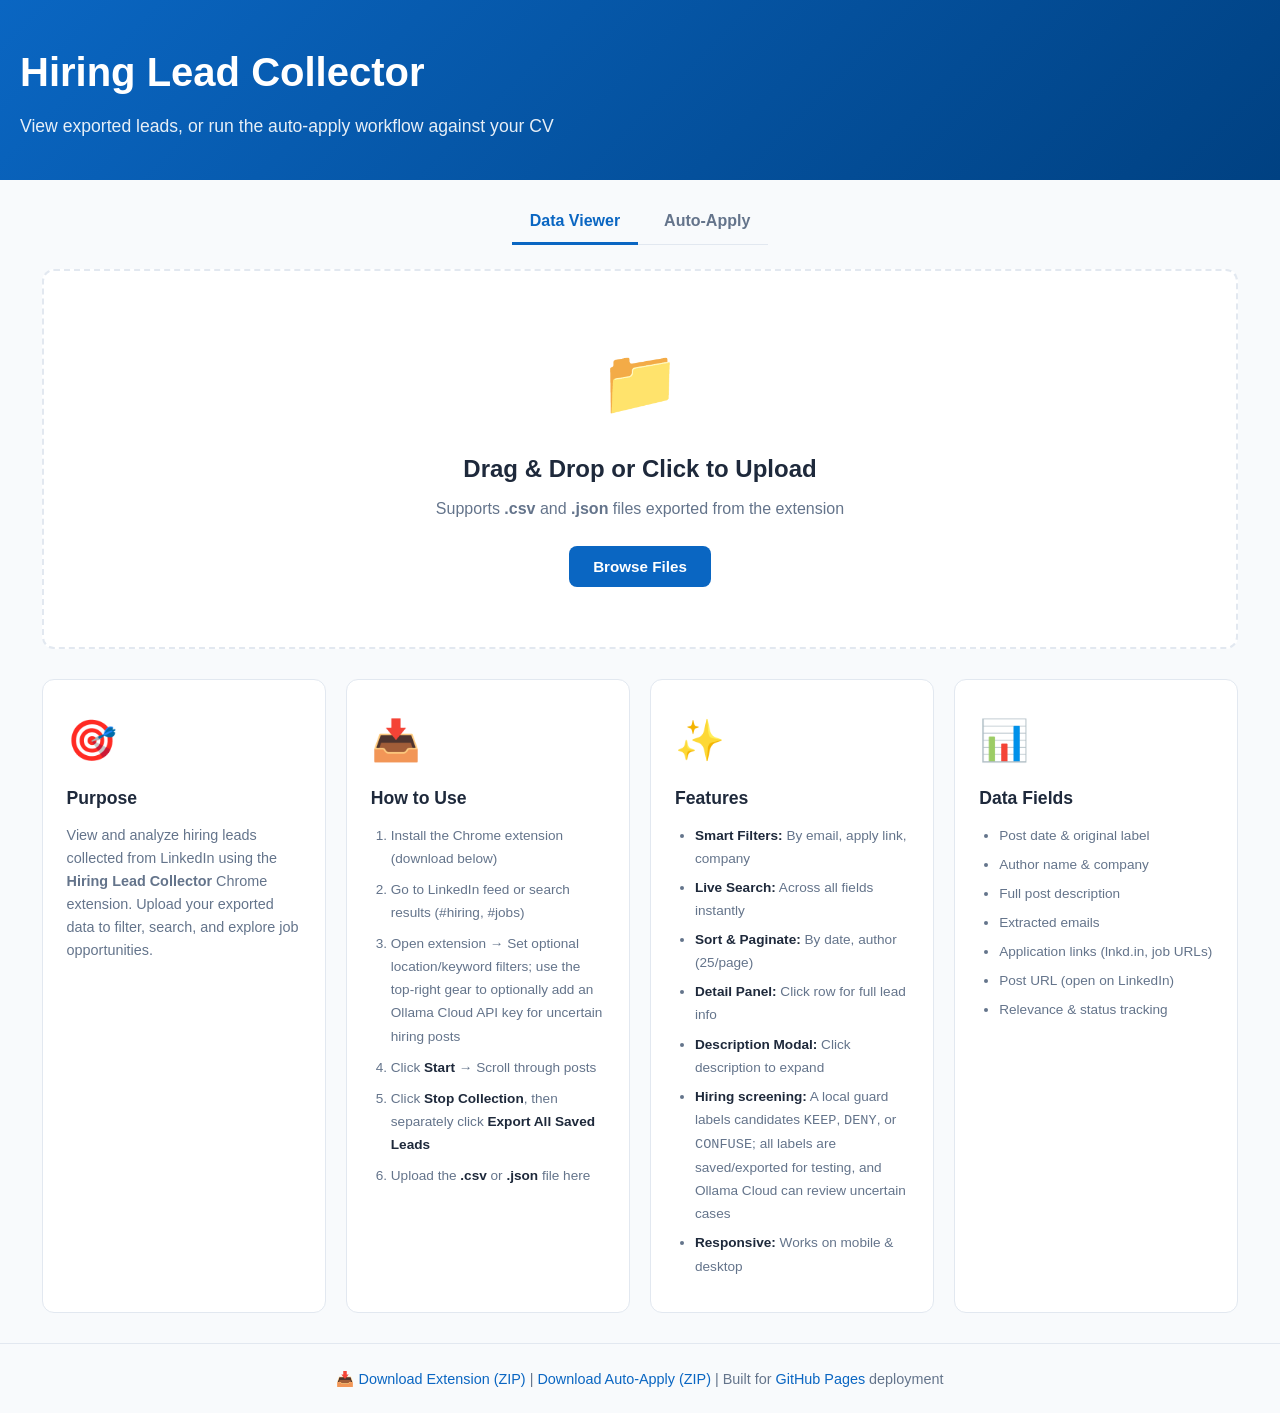
==== commit f7c1803f: "Add apply workflow" ====
--- a/index.html
+++ b/index.html
@@ -174,10 +174,37 @@
           If the score is <strong>greater than 70</strong>, generate a short human email and send it with your CV PDF.
           Progress is saved so duplicates are never processed twice.
         </p>
+        <p class="apply-download-row">
+          <a class="btn btn-primary" href="./apply-workflow.zip" download="apply-workflow.zip">Download Auto-Apply (ZIP)</a>
+        </p>
+        <p class="hint-text">You only need this ZIP from the site — no need to clone the GitHub repo.</p>
+      </section>
+
+      <section class="apply-section">
+        <h3>1. Download and extract</h3>
+        <ol class="apply-steps">
+          <li>Click <strong>Download Auto-Apply (ZIP)</strong> above (or use the footer link).</li>
+          <li>Extract the ZIP anywhere on your computer (Downloads is fine).</li>
+          <li>You should get a folder named <code>apply-workflow</code> containing:
+            <ul>
+              <li><code>apply_jobs.py</code></li>
+              <li><code>requirements.txt</code></li>
+              <li><code>.env.example</code></li>
+              <li><code>cv-compress-prompt.md</code></li>
+              <li><code>cv.md.example</code></li>
+              <li><code>README.md</code></li>
+            </ul>
+          </li>
+          <li>Open a terminal <strong>inside</strong> that <code>apply-workflow</code> folder for the steps below.</li>
+        </ol>
+        <p class="hint-text">
+          macOS / Linux: right-click ZIP → Open / Extract, or <code>unzip apply-workflow.zip</code>.
+          Windows: right-click → Extract All.
+        </p>
       </section>
 
       <section class="apply-flow">
-        <h3>Runtime flow</h3>
+        <h3>What the script does</h3>
         <ol class="apply-steps">
           <li>Load <code>hiring-leads.csv</code> + <code>cv.md</code></li>
           <li>Skip leads already listed in <code>apply-results.json</code></li>
@@ -191,8 +218,8 @@
       </section>
 
       <section class="apply-section">
-        <h3>1. Required files (exact names)</h3>
-        <p>Put these inside the <code>apply-workflow/</code> folder:</p>
+        <h3>2. Required files you add (exact names)</h3>
+        <p>After extracting, put these <strong>inside the same</strong> <code>apply-workflow</code> folder:</p>
         <div class="file-table-wrap">
           <table class="file-table">
             <thead>
@@ -228,20 +255,20 @@
       </section>
 
       <section class="apply-section">
-        <h3>2. Export and name the leads file</h3>
+        <h3>3. Export and name the leads file</h3>
         <ol class="apply-steps">
           <li>In the Chrome extension, click <strong>Export All Saved Leads</strong> (CSV).</li>
-          <li>Move the download into <code>apply-workflow/</code>.</li>
+          <li>Move that file into your extracted <code>apply-workflow</code> folder.</li>
           <li>Rename it exactly to <code>hiring-leads.csv</code> (overwrite when you refresh leads).</li>
         </ol>
       </section>
 
       <section class="apply-section">
-        <h3>3. Create compressed <code>cv.md</code> (token-saving)</h3>
+        <h3>4. Create compressed <code>cv.md</code> (token-saving)</h3>
         <p>
           Ollama compares <code>cv.md</code> + each job post. Use a short markdown CV, not the full PDF text.
-          Copy the prompt below into ChatGPT / Claude / any AI, attach your real CV, and save the reply as <code>apply-workflow/cv.md</code>.
-          The same prompt is also in <code>apply-workflow/cv-compress-prompt.md</code>.
+          Copy the prompt below into ChatGPT / Claude / any AI, attach your real CV, and save the reply as <code>cv.md</code> inside your extracted <code>apply-workflow</code> folder.
+          The same prompt is also in <code>cv-compress-prompt.md</code> inside the ZIP.
         </p>
         <div class="prompt-box">
           <div class="prompt-box-header">
@@ -295,11 +322,14 @@
       </section>
 
       <section class="apply-section">
-        <h3>4. Create <code>.env</code> credentials</h3>
+        <h3>5. Create <code>.env</code> credentials</h3>
         <ol class="apply-steps">
-          <li><code>cd apply-workflow</code></li>
-          <li><code>cp .env.example .env</code></li>
-          <li>Fill in values:</li>
+          <li>Open a terminal in the extracted <code>apply-workflow</code> folder.</li>
+          <li>Copy the example env file:
+            <br>macOS / Linux: <code>cp .env.example .env</code>
+            <br>Windows (Command Prompt): <code>copy .env.example .env</code>
+          </li>
+          <li>Open <code>.env</code> in a text editor and fill in values:</li>
         </ol>
 <pre class="code-block">OLLAMA_API_KEY=...          # https://ollama.com/settings/keys
 SMTP_HOST=smtp.gmail.com
@@ -315,9 +345,9 @@
       </section>
 
       <section class="apply-section">
-        <h3>5. Install Python libraries and run</h3>
-<pre class="code-block">cd apply-workflow
-python3 -m venv .venv
+        <h3>6. Install Python libraries and run</h3>
+        <p>You need <a href="https://www.python.org/downloads/" target="_blank" rel="noopener">Python 3</a> installed. Then in the extracted <code>apply-workflow</code> folder:</p>
+<pre class="code-block">python3 -m venv .venv
 source .venv/bin/activate          # Windows: .venv\Scripts\activate
 pip install -r requirements.txt
 python apply_jobs.py</pre>
@@ -344,8 +374,7 @@
   <footer class="footer">
     <div class="container">
       <p>📥 <a href="./lead-collector-extention.zip" download="hiring-lead-collector.zip">Download Extension (ZIP)</a> |
-      <a href="lead-collector-extention/" target="_blank">Extension Source</a> |
-      <a href="apply-workflow/" target="_blank">Apply Workflow Source</a> |
+      <a href="./apply-workflow.zip" download="apply-workflow.zip">Download Auto-Apply (ZIP)</a> |
       Built for <a href="https://github.com" target="_blank">GitHub Pages</a> deployment</p>
     </div>
   </footer>
--- a/styles.css
+++ b/styles.css
@@ -114,6 +114,20 @@
 .apply-hero p {
   color: var(--text-muted);
   max-width: 720px;
+}
+
+.apply-download-row {
+  margin-top: 18px;
+  margin-bottom: 4px;
+}
+
+.apply-steps ul {
+  margin: 8px 0 8px 0.25rem;
+  padding-left: 1.1rem;
+}
+
+.apply-steps ul li {
+  margin-bottom: 4px;
 }
 
 .apply-flow,
